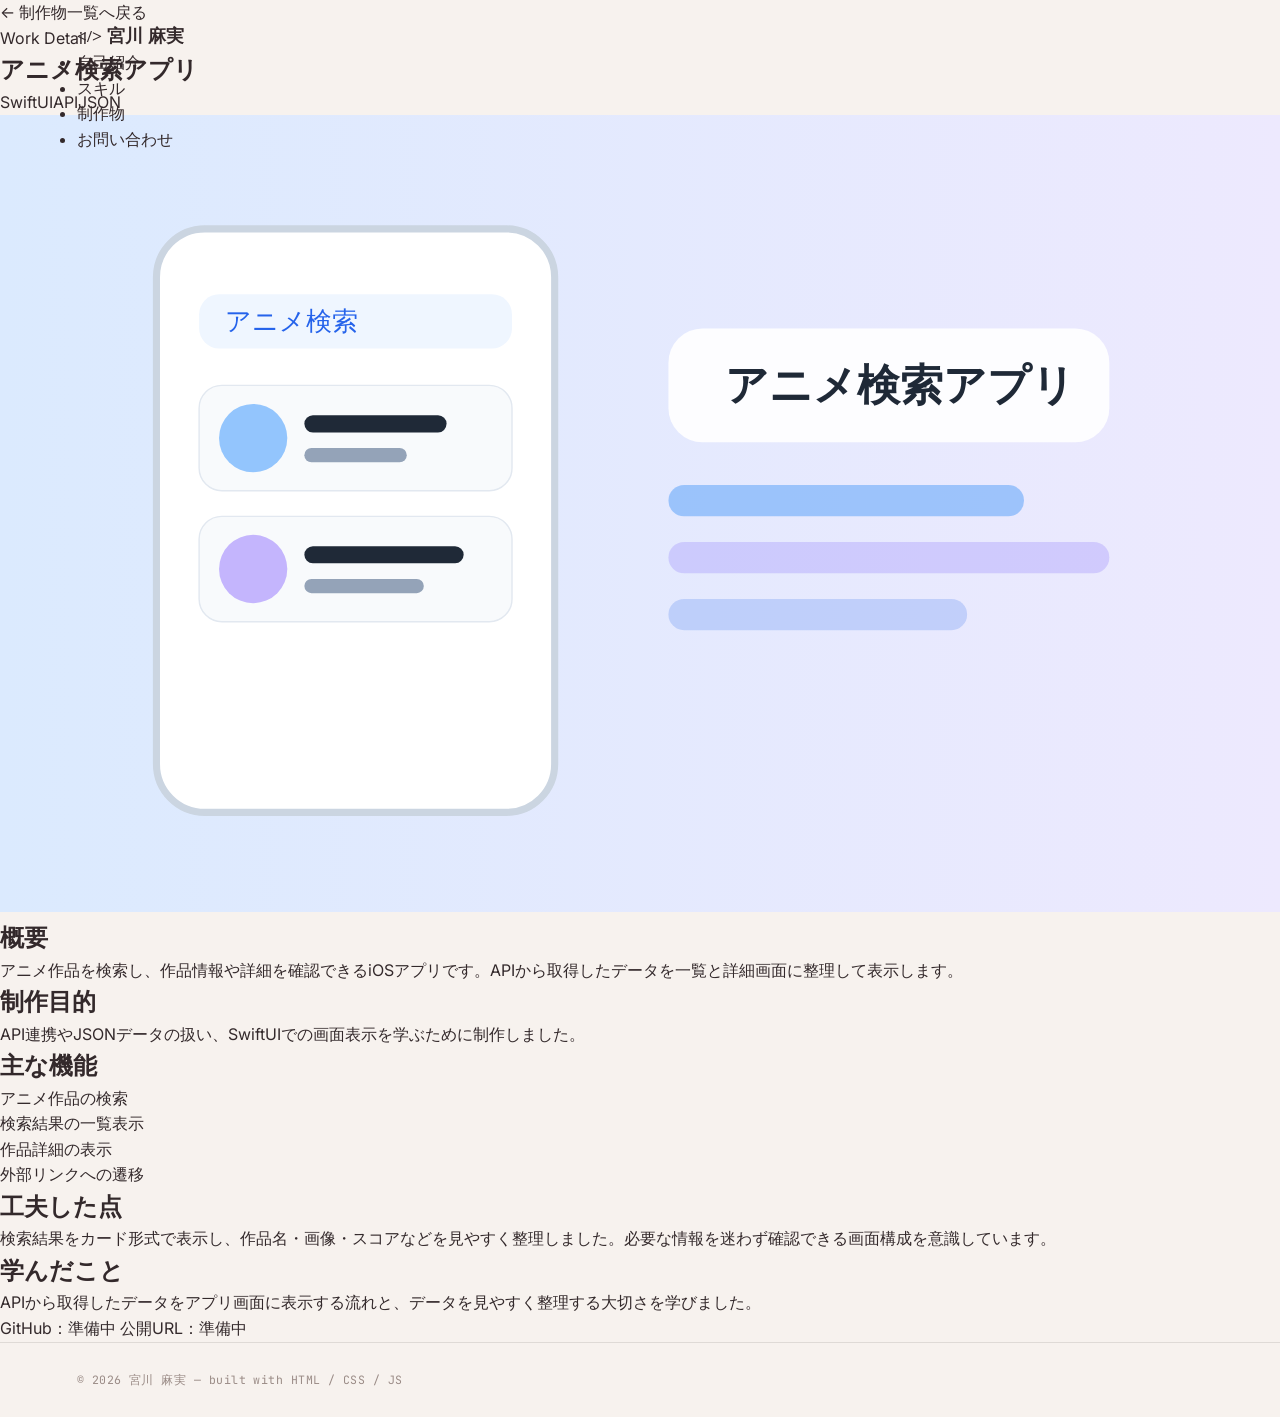
==== works/anime.html @ 78cfbac8 "Initial commit" ====
<!DOCTYPE html>
<html lang="ja">
  <head>
    <meta charset="UTF-8" />
    <meta name="viewport" content="width=device-width, initial-scale=1.0" />
    <title>制作物詳細 | 宮川 麻実 ポートフォリオ</title>
    <link rel="preconnect" href="https://fonts.googleapis.com" />
    <link rel="preconnect" href="https://fonts.gstatic.com" crossorigin />
    <link
      href="https://fonts.googleapis.com/css2?family=Inter:wght@400;500;600;700;800&family=JetBrains+Mono:wght@400;500&family=Noto+Sans+JP:wght@400;500;700&display=swap"
      rel="stylesheet"
    />
    <link rel="stylesheet" href="../style.css" />
  </head>
  <body data-work="anime">
    <header class="site-header">
      <div class="container nav">
        <a class="brand" href="../index.html">
          <span class="brand__mark">&lt;/&gt;</span>
          <span>宮川 麻実</span>
        </a>
        <nav>
          <ul class="nav__links">
            <li><a href="../index.html#about">自己紹介</a></li>
            <li><a href="../index.html#skills">スキル</a></li>
            <li><a href="../index.html#works">制作物</a></li>
            <li><a href="../index.html#contact">お問い合わせ</a></li>
          </ul>
        </nav>
      </div>
    </header>

    <main>
      <section class="detail-hero">
        <div class="container">
          <a class="back-link" href="../index.html#works">← 制作物一覧へ戻る</a>
          <p class="eyebrow">Work Detail</p>
          <h1 class="detail-title" id="detailTitle"></h1>
          <div class="tags detail-tags" id="detailTags"></div>
          <div class="detail-media reveal">
            <img id="detailImage" src="" alt="" />
          </div>
        </div>
      </section>

      <section class="section section--alt">
        <div class="container detail-body">
          <section class="detail-block reveal">
            <h2>概要</h2>
            <p id="overview"></p>
          </section>
          <section class="detail-block reveal">
            <h2>制作目的</h2>
            <p id="purpose"></p>
          </section>
          <section class="detail-block reveal">
            <h2>主な機能</h2>
            <ul id="functions"></ul>
          </section>
          <section class="detail-block reveal">
            <h2>工夫した点</h2>
            <p id="point"></p>
          </section>
          <section class="detail-block reveal">
            <h2>学んだこと</h2>
            <p id="learned"></p>
          </section>
          <div class="detail-links reveal">
            <a class="btn btn--ghost is-disabled" aria-disabled="true" href="#">GitHub：準備中</a>
            <a class="btn btn--ghost is-disabled" aria-disabled="true" href="#">公開URL：準備中</a>
          </div>
        </div>
      </section>
    </main>

    <footer class="site-footer">
      <div class="container">
        <p class="mono">© 2026 宮川 麻実 — built with HTML / CSS / JS</p>
      </div>
    </footer>

    <script src="../js/detail.js"></script>
  </body>
</html>
---- style.css ----
/* =========================================================
   Mami Miyakawa — Soft / Feminine Editorial Portfolio
   Theme tokens
   ========================================================= */
:root {
  --bg: #f7f2ee;
  --bg-soft: #efe6df;
  --fg: #33292b;
  --fg-muted: #9a8b86;
  --line: rgba(51, 41, 43, 0.12);
  --accent: #c76b7a;
  --accent-soft: rgba(199, 107, 122, 0.16);

  --font-display: "Fraunces", "Times New Roman", serif;
  --font-sans: "Inter", system-ui, sans-serif;
  --font-mono: "JetBrains Mono", ui-monospace, monospace;

  --pad-x: clamp(20px, 6vw, 88px);
}

* {
  margin: 0;
  padding: 0;
  box-sizing: border-box;
}

html {
  scroll-behavior: smooth;
  background-color: var(--bg);
}

body {
  background-color: var(--bg);
  color: var(--fg);
  font-family: var(--font-sans);
  line-height: 1.6;
  -webkit-font-smoothing: antialiased;
  overflow-x: hidden;
}

a {
  color: inherit;
  text-decoration: none;
}

::selection {
  background-color: var(--accent-soft);
  color: var(--fg);
}

/* =========================================================
   Custom cursor (pointer devices only) — soft rose ring
   ========================================================= */
.cursor {
  position: fixed;
  top: 0;
  left: 0;
  width: 30px;
  height: 30px;
  border-radius: 50%;
  border: 1.5px solid var(--accent);
  background-color: transparent;
  pointer-events: none;
  z-index: 9999;
  transform: translate(-50%, -50%);
  transition: width 0.3s ease, height 0.3s ease, background-color 0.3s ease,
    border-color 0.3s ease;
  will-change: transform;
}
.cursor.is-hover {
  width: 56px;
  height: 56px;
  background-color: var(--accent-soft);
  border-color: transparent;
}
@media (hover: none), (pointer: coarse) {
  .cursor {
    display: none;
  }
}

/* =========================================================
   Header
   ========================================================= */
.site-header {
  position: fixed;
  top: 0;
  left: 0;
  right: 0;
  z-index: 100;
  display: flex;
  align-items: center;
  justify-content: space-between;
  gap: 24px;
  padding: 22px var(--pad-x);
  transition: transform 0.4s ease, background-color 0.4s ease;
}
.site-header.is-hidden {
  transform: translateY(-100%);
}

.brand {
  font-family: var(--font-display);
  font-weight: 600;
  font-size: 1.1rem;
  letter-spacing: 0.01em;
  color: var(--fg);
}
.brand__reg {
  color: var(--accent);
  padding-left: 2px;
}

.topnav {
  display: flex;
  gap: 30px;
  font-size: 0.9rem;
  letter-spacing: 0.01em;
  color: var(--fg);
}
.topnav a {
  position: relative;
  padding: 4px 0;
  transition: color 0.2s;
}
.topnav a::after {
  content: "";
  position: absolute;
  left: 0;
  bottom: 0;
  width: 0;
  height: 1px;
  background-color: var(--accent);
  transition: width 0.3s ease;
}
.topnav a:hover {
  color: var(--accent);
}
.topnav a:hover::after {
  width: 100%;
}

.header-cta {
  font-size: 0.85rem;
  letter-spacing: 0.01em;
  border: 1px solid var(--line);
  border-radius: 999px;
  padding: 9px 18px;
  color: var(--fg);
  transition: background-color 0.3s, color 0.3s, border-color 0.3s;
}
.header-cta:hover {
  background-color: var(--accent);
  border-color: var(--accent);
  color: #fff;
}

/* =========================================================
   Hero
   ========================================================= */
.hero {
  min-height: 100svh;
  padding: 140px var(--pad-x) 48px;
  display: flex;
  flex-direction: column;
  justify-content: space-between;
}

.hero__meta {
  display: flex;
  justify-content: space-between;
  align-items: center;
  flex-wrap: wrap;
  gap: 12px;
  font-family: var(--font-mono);
  font-size: 0.74rem;
  letter-spacing: 0.04em;
  color: var(--fg-muted);
}

.tag {
  display: inline-flex;
  align-items: center;
  gap: 9px;
  color: var(--fg);
}
.tag__dot {
  width: 8px;
  height: 8px;
  border-radius: 50%;
  background-color: var(--accent);
  box-shadow: 0 0 0 4px var(--accent-soft);
  animation: pulse 2s ease-in-out infinite;
}
@keyframes pulse {
  0%, 100% { opacity: 1; transform: scale(1); }
  50% { opacity: 0.5; transform: scale(0.7); }
}

.hero__title {
  font-family: var(--font-display);
  font-weight: 400;
  line-height: 0.94;
  letter-spacing: -0.02em;
  font-size: clamp(2.8rem, 13vw, 12rem);
  margin: auto 0;
  padding: 4vh 0;
}
.hero__title .line {
  display: block;
  overflow: hidden;
}
.line--accent {
  color: var(--accent);
  font-style: italic;
  font-weight: 300;
  display: flex;
  align-items: baseline;
  gap: 0.3em;
  flex-wrap: wrap;
}
.hero__index {
  font-family: var(--font-mono);
  font-size: clamp(0.9rem, 2vw, 1.5rem);
  font-weight: 400;
  font-style: normal;
  letter-spacing: 0;
  color: var(--fg-muted);
  align-self: flex-start;
}

/* rising word reveal */
.word {
  display: inline-block;
  transform: translateY(110%);
  transition: transform 1s cubic-bezier(0.16, 1, 0.3, 1);
}
[data-reveal].is-in .word,
.word.is-in {
  transform: translateY(0);
}

.hero__foot {
  display: flex;
  justify-content: space-between;
  align-items: flex-end;
  flex-wrap: wrap;
  gap: 24px 40px;
}
.hero__jp {
  max-width: 40ch;
  font-size: clamp(0.9rem, 1.3vw, 1.05rem);
  line-height: 1.9;
  color: var(--fg-muted);
}

/* コードスニペット風カード（IT / プログラマー感） */
.codecard {
  flex: 1 1 340px;
  max-width: 440px;
  border: 1px solid var(--line);
  border-radius: 14px;
  background-color: rgba(255, 255, 255, 0.55);
  box-shadow: 0 18px 40px -28px rgba(51, 41, 43, 0.5);
  overflow: hidden;
  backdrop-filter: blur(4px);
}
.codecard__bar {
  display: flex;
  align-items: center;
  gap: 7px;
  padding: 10px 14px;
  border-bottom: 1px solid var(--line);
  background-color: rgba(239, 230, 223, 0.6);
}
.codecard__dot {
  width: 9px;
  height: 9px;
  border-radius: 50%;
  background-color: var(--fg-muted);
  opacity: 0.5;
}
.codecard__dot:first-child {
  background-color: var(--accent);
  opacity: 0.8;
}
.codecard__file {
  margin-left: auto;
  font-family: var(--font-mono);
  font-size: 0.68rem;
  letter-spacing: 0.04em;
  color: var(--fg-muted);
}
.codecard__code {
  margin: 0;
  padding: 18px 24px;
  font-family: var(--font-mono);
  font-size: 0.78rem;
  line-height: 1.85;
  color: var(--fg);
  white-space: pre;
  overflow-x: auto;
}
.codecard__code .ln {
  display: block;
}
.c-key { color: var(--accent); }
.c-var { color: var(--fg); font-weight: 500; }
.c-str { color: #7a9a86; }
.c-bool { color: #b1826b; }
.caret {
  display: inline-block;
  width: 7px;
  height: 1em;
  margin-left: 1px;
  vertical-align: text-bottom;
  background-color: var(--accent);
  animation: caret-blink 1.1s steps(1) infinite;
}
@keyframes caret-blink {
  0%, 50% { opacity: 1; }
  50.01%, 100% { opacity: 0; }
}
@media (prefers-reduced-motion: reduce) {
  .caret { animation: none; }
}
.scroll-hint {
  font-family: var(--font-mono);
  font-size: 0.74rem;
  letter-spacing: 0.08em;
  display: inline-flex;
  align-items: center;
  gap: 8px;
  color: var(--fg);
}
.scroll-hint span {
  animation: bob 1.8s ease-in-out infinite;
}
@keyframes bob {
  0%, 100% { transform: translateY(0); }
  50% { transform: translateY(4px); }
}

/* generic reveal */
[data-reveal] {
  opacity: 0;
  transform: translateY(26px);
  transition: opacity 0.9s ease, transform 0.9s cubic-bezier(0.16, 1, 0.3, 1);
}
[data-reveal].is-in {
  opacity: 1;
  transform: translateY(0);
}

/* =========================================================
   Marquee
   ========================================================= */
.marquee {
  border-top: 1px solid var(--line);
  border-bottom: 1px solid var(--line);
  overflow: hidden;
  padding: 24px 0;
  background-color: var(--bg-soft);
}
.marquee__track {
  display: flex;
  align-items: center;
  gap: 40px;
  width: max-content;
  animation: scroll-x 36s linear infinite;
  font-family: var(--font-display);
  font-weight: 400;
  font-style: italic;
  font-size: clamp(1.4rem, 3.5vw, 2.6rem);
  letter-spacing: 0;
  white-space: nowrap;
  color: var(--fg);
}
.marquee__track .star {
  color: var(--accent);
  font-style: normal;
}
@keyframes scroll-x {
  to {
    transform: translateX(-50%);
  }
}

/* =========================================================
   Section shared
   ========================================================= */
.section-label {
  display: inline-block;
  font-family: var(--font-mono);
  font-size: 0.74rem;
  letter-spacing: 0.1em;
  color: var(--accent);
  margin-bottom: 40px;
}

/* =========================================================
   About
   ========================================================= */
.about {
  padding: clamp(72px, 12vw, 160px) var(--pad-x);
  border-bottom: 1px solid var(--line);
}
.about__grid {
  display: grid;
  grid-template-columns: 1.3fr 1fr;
  gap: clamp(32px, 6vw, 96px);
  align-items: start;
}
.about__lead {
  font-family: var(--font-display);
  font-size: clamp(1.7rem, 3.6vw, 3.4rem);
  font-weight: 400;
  line-height: 1.2;
  letter-spacing: -0.01em;
}
.about__lead em {
  font-style: italic;
  color: var(--accent);
}
.about__lead .nowrap {
  white-space: nowrap;
}
.about__body p {
  color: var(--fg-muted);
  line-height: 1.9;
  margin-bottom: 32px;
}
.about__facts {
  list-style: none;
  border-top: 1px solid var(--line);
}
.about__facts li {
  display: flex;
  justify-content: space-between;
  gap: 16px;
  padding: 16px 0;
  border-bottom: 1px solid var(--line);
  font-size: 0.98rem;
  font-weight: 500;
}
.about__facts li span {
  font-family: var(--font-mono);
  font-size: 0.72rem;
  letter-spacing: 0.06em;
  color: var(--fg-muted);
  font-weight: 400;
}

/* =========================================================
   Work
   ========================================================= */
.work {
  position: relative;
  padding: clamp(72px, 12vw, 160px) var(--pad-x);
  border-bottom: 1px solid var(--line);
}
.work__head {
  display: block;
}
.work__count {
  font-family: var(--font-mono);
  font-size: 0.74rem;
  letter-spacing: 0.08em;
  color: var(--fg-muted);
}

/* パネル型（作品が増えても高さが伸びにくい） */
.workpanel {
  margin-top: clamp(32px, 5vw, 56px);
  display: grid;
  grid-template-columns: 0.85fr 1.15fr;
  gap: clamp(20px, 3vw, 40px);
  align-items: stretch;
}

/* 左：タブリスト */
.workpanel__list {
  display: flex;
  flex-direction: column;
  gap: 12px;
}
.worktab {
  display: grid;
  grid-template-columns: auto 1fr auto;
  align-items: center;
  gap: 14px;
  width: 100%;
  text-align: left;
  padding: 20px 22px;
  border: 1px solid var(--line);
  border-radius: 14px;
  background-color: transparent;
  color: var(--fg);
  cursor: pointer;
  transition: background-color 0.3s, border-color 0.3s, transform 0.3s;
}
.worktab:hover,
.worktab:focus-visible {
  transform: translateX(4px);
  border-color: var(--accent);
  outline: none;
}
.worktab.is-active {
  background-color: var(--surface);
  border-color: var(--accent);
}
.worktab__no {
  font-family: var(--font-mono);
  font-size: 0.74rem;
  color: var(--accent);
}
.worktab__main {
  display: flex;
  flex-direction: column;
  gap: 3px;
  min-width: 0;
}
.worktab__name {
  font-family: var(--font-display);
  font-size: clamp(1.05rem, 1.7vw, 1.35rem);
  font-weight: 400;
  letter-spacing: -0.01em;
}
.worktab.is-active .worktab__name {
  color: var(--accent);
}
.worktab__cat {
  font-family: var(--font-mono);
  font-size: 0.68rem;
  letter-spacing: 0.03em;
  color: var(--fg-muted);
}
.worktab__arrow {
  font-size: 1.05rem;
  color: var(--fg-muted);
  opacity: 0;
  transform: translate(-4px, 4px);
  transition: opacity 0.3s, transform 0.3s, color 0.3s;
}
.worktab:hover .worktab__arrow,
.worktab:focus-visible .worktab__arrow,
.worktab.is-active .worktab__arrow {
  opacity: 1;
  transform: translate(0, 0);
  color: var(--accent);
}

/* 右：ビューパネル（クリックで詳細ページへ） */
.workpanel__view {
  display: flex;
  flex-direction: column;
  border: 1px solid var(--line);
  border-radius: 18px;
  overflow: hidden;
  background-color: var(--surface);
  color: var(--fg);
  box-shadow: 0 30px 70px -44px rgba(51, 41, 43, 0.5);
  transition: transform 0.4s cubic-bezier(0.16, 1, 0.3, 1),
    box-shadow 0.4s ease, border-color 0.3s;
}
.workpanel__view:hover,
.workpanel__view:focus-visible {
  transform: translateY(-4px);
  border-color: var(--accent);
  box-shadow: 0 40px 80px -40px rgba(51, 41, 43, 0.55);
  outline: none;
}
.workview__media {
  display: block;
  position: relative;
  aspect-ratio: 16 / 10;
  overflow: hidden;
  background-color: var(--surface);
}
.workview__badge {
  position: absolute;
  top: 14px;
  left: 14px;
  z-index: 2;
  font-family: var(--font-mono);
  font-size: 0.64rem;
  letter-spacing: 0.1em;
  text-transform: uppercase;
  color: var(--fg);
  background-color: rgba(255, 255, 255, 0.82);
  border: 1px solid var(--line);
  border-radius: 999px;
  padding: 5px 12px;
  backdrop-filter: blur(4px);
}
.workview__img {
  width: 100%;
  height: 100%;
  object-fit: cover;
  display: block;
  transition: transform 0.7s cubic-bezier(0.16, 1, 0.3, 1), opacity 0.35s ease;
}
.workview__media:hover .workview__img {
  transform: scale(1.04);
}
.workview__img.is-fading {
  opacity: 0;
}
.workview__body {
  padding: clamp(22px, 3vw, 34px);
}
.workview__title {
  font-family: var(--font-display);
  font-size: clamp(1.5rem, 3vw, 2.2rem);
  font-weight: 400;
  letter-spacing: -0.01em;
  margin: 0 0 14px;
}
.workview__desc {
  max-width: 52ch;
  font-size: clamp(0.9rem, 1.2vw, 1rem);
  line-height: 1.9;
  color: var(--fg-muted);
  margin-bottom: 20px;
}
.workview__tags {
  list-style: none;
  display: flex;
  flex-wrap: wrap;
  gap: 10px;
  margin-bottom: 24px;
}
.workview__tags li {
  font-family: var(--font-mono);
  font-size: 0.72rem;
  letter-spacing: 0.02em;
  color: var(--fg-muted);
  border: 1px solid var(--line);
  border-radius: 999px;
  padding: 6px 14px;
}
.workview__cta {
  display: inline-flex;
  align-items: center;
  gap: 8px;
  font-family: var(--font-mono);
  font-size: 0.8rem;
  letter-spacing: 0.04em;
  color: var(--accent);
}
.workview__cta span {
  transition: transform 0.3s ease;
}
.workpanel__view:hover .workview__cta span,
.workpanel__view:focus-visible .workview__cta span {
  transform: translateX(5px);
}

/* =========================================================
   Connect
   ========================================================= */
.connect {
  padding: clamp(80px, 14vw, 200px) var(--pad-x);
}
.connect__title {
  font-family: var(--font-display);
  font-size: clamp(2rem, 6vw, 4.8rem);
  font-weight: 400;
  line-height: 1.18;
  letter-spacing: -0.01em;
  margin: 8px 0 48px;
}
.connect__title .accent {
  color: var(--accent);
  font-style: italic;
  font-weight: 300;
}
.connect__links {
  display: flex;
  justify-content: space-between;
  align-items: center;
  flex-wrap: wrap;
  gap: 24px;
  border-top: 1px solid var(--line);
  padding-top: 32px;
}
.connect__mail {
  font-family: var(--font-display);
  font-size: clamp(1.3rem, 3vw, 2.1rem);
  font-weight: 400;
  border-bottom: 2px solid transparent;
  transition: border-color 0.25s, color 0.25s;
}
.connect__mail:hover {
  color: var(--accent);
  border-color: var(--accent);
}
.connect__socials {
  display: flex;
  gap: 28px;
  font-family: var(--font-mono);
  font-size: 0.8rem;
  letter-spacing: 0.04em;
}
.connect__socials a {
  transition: color 0.25s;
}
.connect__socials a:hover {
  color: var(--accent);
}

/* =========================================================
   Footer
   ========================================================= */
.site-footer {
  display: flex;
  justify-content: space-between;
  align-items: center;
  flex-wrap: wrap;
  gap: 16px;
  padding: 28px var(--pad-x);
  border-top: 1px solid var(--line);
  font-family: var(--font-mono);
  font-size: 0.72rem;
  letter-spacing: 0.04em;
  color: var(--fg-muted);
}
.site-footer a:hover {
  color: var(--accent);
}

/* =========================================================
   Responsive
   ========================================================= */
@media (max-width: 860px) {
  .about__grid {
    grid-template-columns: 1fr;
  }
  .topnav {
    display: none;
  }
  .workpanel {
    grid-template-columns: 1fr;
  }
  .workpanel__view {
    order: -1;
  }
}

@media (max-width: 620px) {
  .header-cta {
    display: none;
  }
  .hero__meta {
    flex-direction: column;
    align-items: flex-start;
    gap: 6px;
    font-size: 0.66rem;
  }
}

@media (prefers-reduced-motion: reduce) {
  * {
    animation: none !important;
    transition-duration: 0.01ms !important;
  }
  .word {
    transform: none;
  }
  [data-reveal] {
    opacity: 1;
    transform: none;
  }
}
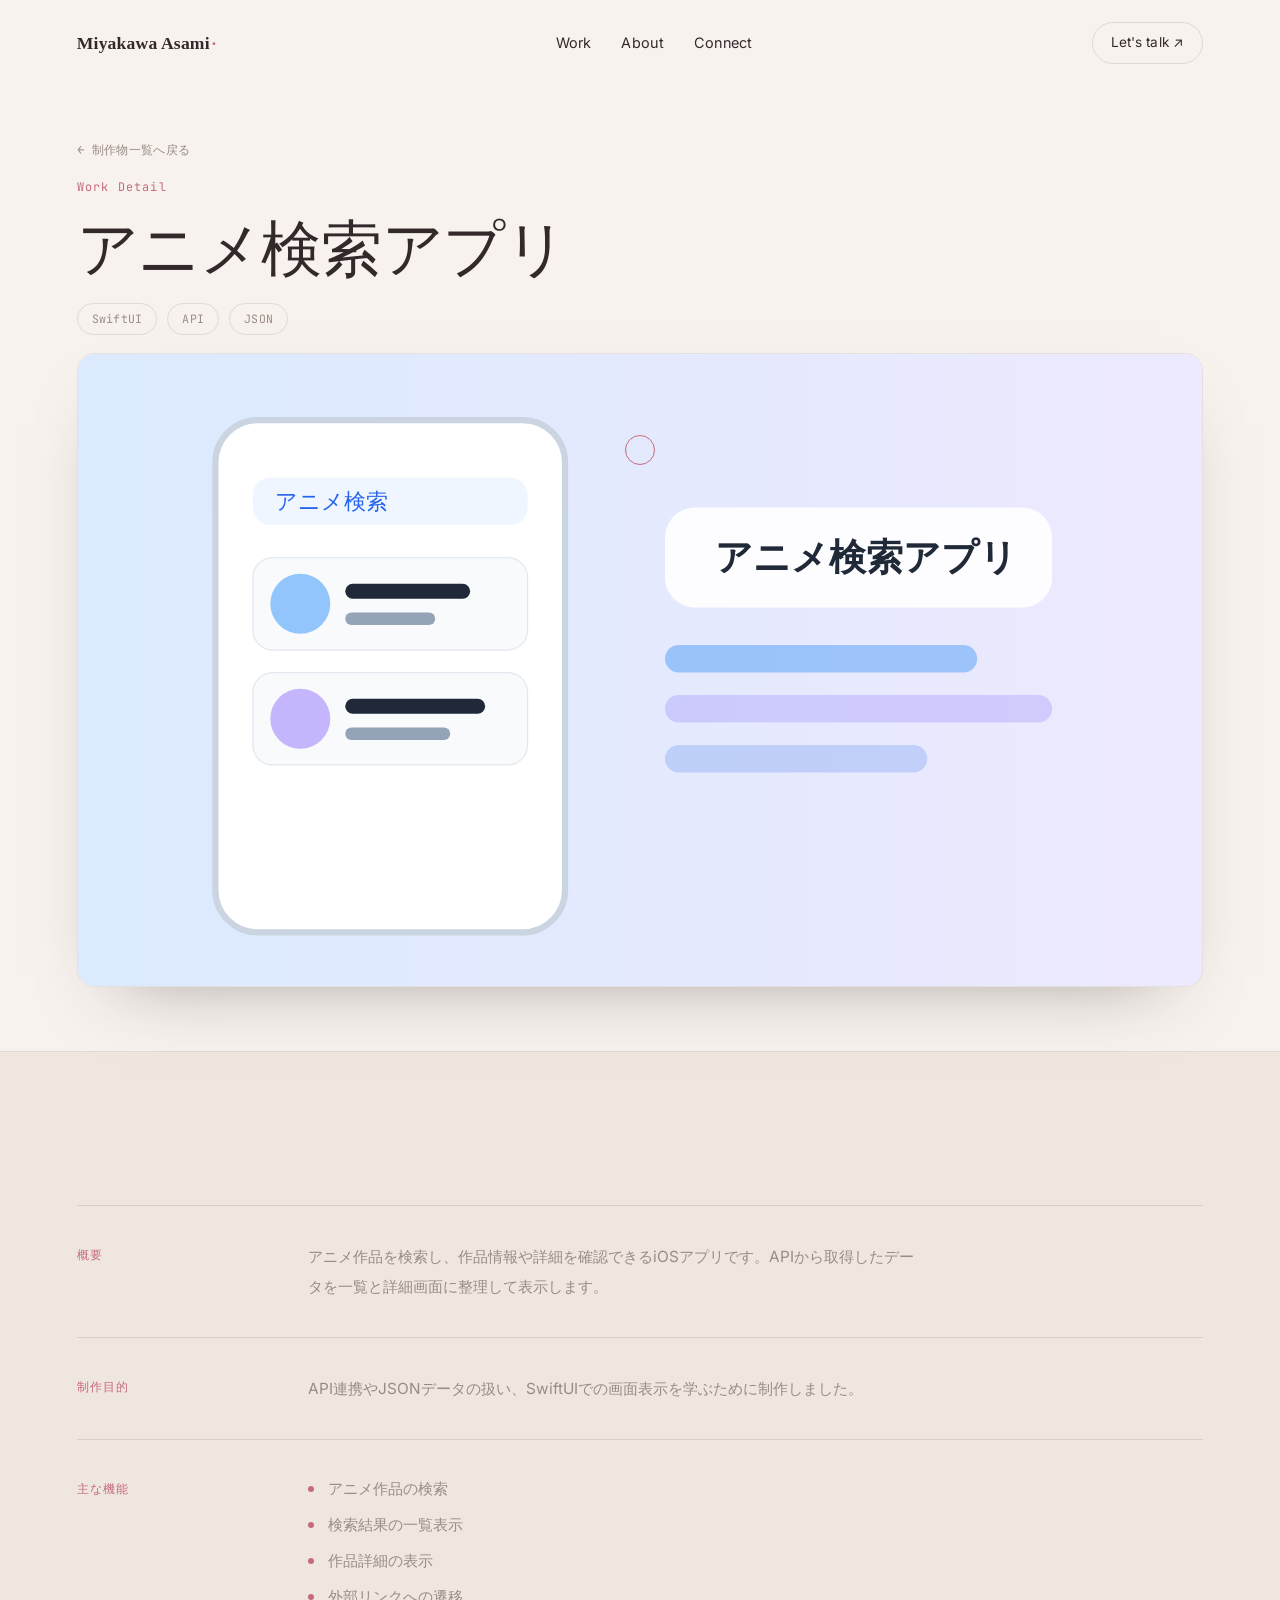
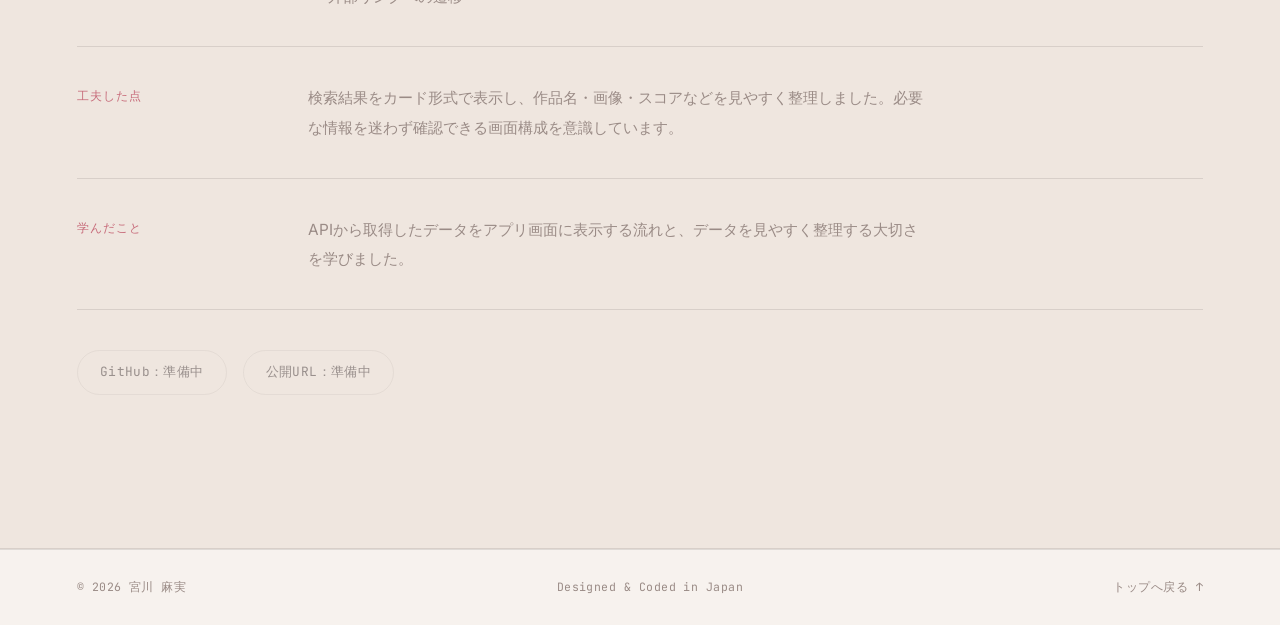
==== commit 8d1beec8: "デザインの修正と制作物量会ページの修正" ====
--- a/works/anime.html
+++ b/works/anime.html
@@ -13,28 +13,27 @@
     <link rel="stylesheet" href="../style.css" />
   </head>
   <body data-work="anime">
+    <div class="cursor" aria-hidden="true"></div>
+
     <header class="site-header">
-      <div class="container nav">
-        <a class="brand" href="../index.html">
-          <span class="brand__mark">&lt;/&gt;</span>
-          <span>宮川 麻実</span>
-        </a>
-        <nav>
-          <ul class="nav__links">
-            <li><a href="../index.html#about">自己紹介</a></li>
-            <li><a href="../index.html#skills">スキル</a></li>
-            <li><a href="../index.html#works">制作物</a></li>
-            <li><a href="../index.html#contact">お問い合わせ</a></li>
-          </ul>
-        </nav>
-      </div>
+      <a class="brand" href="../index.html#top">
+        Miyakawa Asami<span class="brand__reg">·</span>
+      </a>
+      <nav class="topnav" aria-label="Primary">
+        <a href="../index.html#work">Work</a>
+        <a href="../index.html#about">About</a>
+        <a href="../index.html#connect">Connect</a>
+      </nav>
+      <a class="header-cta" href="../index.html#connect">
+        Let&apos;s talk <span aria-hidden="true">↗</span>
+      </a>
     </header>
 
     <main>
       <section class="detail-hero">
         <div class="container">
-          <a class="back-link" href="../index.html#works">← 制作物一覧へ戻る</a>
-          <p class="eyebrow">Work Detail</p>
+          <a class="back-link" href="../index.html#work">← 制作物一覧へ戻る</a>
+          <span class="eyebrow">Work Detail</span>
           <h1 class="detail-title" id="detailTitle"></h1>
           <div class="tags detail-tags" id="detailTags"></div>
           <div class="detail-media reveal">
@@ -74,11 +73,12 @@
     </main>
 
     <footer class="site-footer">
-      <div class="container">
-        <p class="mono">© 2026 宮川 麻実 — built with HTML / CSS / JS</p>
-      </div>
+      <span>© 2026 宮川 麻実</span>
+      <span>Designed &amp; Coded in Japan</span>
+      <a href="../index.html#top">トップへ戻る <span aria-hidden="true">↑</span></a>
     </footer>
 
+    <script src="../js/app.js"></script>
     <script src="../js/detail.js"></script>
   </body>
 </html>
--- a/style.css
+++ b/style.css
@@ -16,6 +16,8 @@
   --font-mono: "JetBrains Mono", ui-monospace, monospace;
 
   --pad-x: clamp(20px, 6vw, 88px);
+
+  --surface: rgba(255, 255, 255, 0.55);
 }
 
 * {
@@ -197,14 +199,21 @@
   50% { opacity: 0.5; transform: scale(0.7); }
 }
 
+.hero__content {
+  flex: 1;
+  display: flex;
+  flex-direction: column;
+  justify-content: center;
+  gap: clamp(32px, 5vw, 64px);
+  padding: clamp(36px, 7vh, 80px) 0 20px;
+}
+
 .hero__title {
   font-family: var(--font-display);
   font-weight: 400;
   line-height: 0.94;
   letter-spacing: -0.02em;
-  font-size: clamp(2.8rem, 13vw, 12rem);
-  margin: auto 0;
-  padding: 4vh 0;
+  font-size: clamp(2.6rem, 10vw, 8rem);
 }
 .hero__title .line {
   display: block;
@@ -227,6 +236,51 @@
   letter-spacing: 0;
   color: var(--fg-muted);
   align-self: flex-start;
+}
+.hero__identity {
+  display: flex;
+  flex-direction: column;
+  align-items: flex-start;
+  min-width: 0;
+}
+
+.hero__github {
+  display: inline-flex;
+  align-items: center;
+  gap: 8px;
+  margin-top: 24px;
+  padding-bottom: 5px;
+
+  font-family: var(--font-mono);
+  font-size: 0.76rem;
+  letter-spacing: 0.04em;
+  color: var(--fg-muted);
+
+  border-bottom: 1px solid var(--line);
+  transition:
+    color 0.25s ease,
+    border-color 0.25s ease,
+    transform 0.25s ease;
+}
+
+.hero__github:hover,
+.hero__github:focus-visible {
+  color: var(--accent);
+  border-color: var(--accent);
+  transform: translateX(4px);
+  outline: none;
+}
+
+.hero__github-icon {
+  display: inline-flex;
+  width: 17px;
+  height: 17px;
+}
+
+.hero__github-icon svg {
+  display: block;
+  width: 100%;
+  height: 100%;
 }
 
 /* rising word reveal */
@@ -240,12 +294,21 @@
   transform: translateY(0);
 }
 
-.hero__foot {
+.hero__main {
+  display: grid;
+  grid-template-columns: minmax(0, auto) minmax(280px, 520px);
+  justify-content: start;
+  align-items: center;
+  gap: clamp(28px, 7vw, 130px);
+}
+
+.hero__message {
   display: flex;
   justify-content: space-between;
   align-items: flex-end;
-  flex-wrap: wrap;
-  gap: 24px 40px;
+  gap: 32px;
+  padding-left: clamp(0px, 1vw, 12px);
+  margin-top: -60px;
 }
 .hero__jp {
   max-width: 40ch;
@@ -256,8 +319,9 @@
 
 /* コードスニペット風カード（IT / プログラマー感） */
 .codecard {
-  flex: 1 1 340px;
-  max-width: 440px;
+  width: 100%;
+  max-width: 520px;
+  justify-self: start;
   border: 1px solid var(--line);
   border-radius: 14px;
   background-color: rgba(255, 255, 255, 0.55);
@@ -269,7 +333,7 @@
   display: flex;
   align-items: center;
   gap: 7px;
-  padding: 10px 14px;
+  padding: 8px 14px;
   border-bottom: 1px solid var(--line);
   background-color: rgba(239, 230, 223, 0.6);
 }
@@ -293,10 +357,10 @@
 }
 .codecard__code {
   margin: 0;
-  padding: 18px 24px;
+  padding: 14px 22px;
   font-family: var(--font-mono);
   font-size: 0.78rem;
-  line-height: 1.85;
+  line-height: 1.5;
   color: var(--fg);
   white-space: pre;
   overflow-x: auto;
@@ -730,6 +794,178 @@
 }
 
 /* =========================================================
+   Work detail pages (works/*.html)
+   ========================================================= */
+.detail-hero {
+  padding: 140px var(--pad-x) 64px;
+  border-bottom: 1px solid var(--line);
+}
+.detail-hero .container {
+  display: flex;
+  flex-direction: column;
+  gap: 18px;
+}
+.back-link {
+  display: inline-flex;
+  align-items: center;
+  gap: 6px;
+  font-family: var(--font-mono);
+  font-size: 0.78rem;
+  letter-spacing: 0.03em;
+  color: var(--fg-muted);
+  transition: color 0.25s ease, transform 0.25s ease;
+}
+.back-link:hover,
+.back-link:focus-visible {
+  color: var(--accent);
+  transform: translateX(-4px);
+  outline: none;
+}
+.eyebrow {
+  display: inline-block;
+  font-family: var(--font-mono);
+  font-size: 0.74rem;
+  letter-spacing: 0.1em;
+  color: var(--accent);
+}
+.detail-title {
+  font-family: var(--font-display);
+  font-weight: 400;
+  font-size: clamp(2.1rem, 5vw, 3.8rem);
+  line-height: 1.15;
+  letter-spacing: -0.01em;
+}
+.detail-tags {
+  list-style: none;
+  display: flex;
+  flex-wrap: wrap;
+  gap: 10px;
+}
+.detail-tags .tag {
+  font-family: var(--font-mono);
+  font-size: 0.72rem;
+  letter-spacing: 0.02em;
+  color: var(--fg-muted);
+  border: 1px solid var(--line);
+  border-radius: 999px;
+  padding: 6px 14px;
+}
+.detail-media {
+  border: 1px solid var(--line);
+  border-radius: 18px;
+  overflow: hidden;
+  aspect-ratio: 16 / 9;
+  background-color: var(--surface);
+  box-shadow: 0 30px 70px -44px rgba(51, 41, 43, 0.5);
+}
+.detail-media img {
+  width: 100%;
+  height: 100%;
+  object-fit: cover;
+  display: block;
+}
+
+.section {
+  padding: clamp(72px, 12vw, 160px) var(--pad-x);
+}
+.section--alt {
+  background-color: var(--bg-soft);
+  border-bottom: 1px solid var(--line);
+}
+.detail-block {
+  display: grid;
+  grid-template-columns: 180px 1fr;
+  gap: clamp(20px, 4vw, 60px);
+  padding: 36px 0;
+  border-top: 1px solid var(--line);
+}
+.detail-body .detail-block:last-of-type {
+  border-bottom: 1px solid var(--line);
+}
+.detail-block h2 {
+  font-family: var(--font-mono);
+  font-size: 0.74rem;
+  letter-spacing: 0.08em;
+  text-transform: uppercase;
+  color: var(--accent);
+  font-weight: 500;
+  padding-top: 4px;
+}
+.detail-block p {
+  max-width: 62ch;
+  color: var(--fg-muted);
+  line-height: 1.9;
+  font-size: clamp(0.92rem, 1.2vw, 1rem);
+}
+.detail-block ul {
+  list-style: none;
+  display: flex;
+  flex-direction: column;
+  gap: 10px;
+  max-width: 62ch;
+}
+.detail-block ul li {
+  position: relative;
+  padding-left: 20px;
+  color: var(--fg-muted);
+  line-height: 1.7;
+  font-size: clamp(0.92rem, 1.2vw, 1rem);
+}
+.detail-block ul li::before {
+  content: "";
+  position: absolute;
+  left: 0;
+  top: 0.65em;
+  width: 6px;
+  height: 6px;
+  border-radius: 50%;
+  background-color: var(--accent);
+}
+.detail-links {
+  display: flex;
+  flex-wrap: wrap;
+  gap: 16px;
+  padding-top: 40px;
+}
+.btn {
+  display: inline-flex;
+  align-items: center;
+  gap: 8px;
+  font-family: var(--font-mono);
+  font-size: 0.8rem;
+  letter-spacing: 0.03em;
+  border-radius: 999px;
+  padding: 11px 22px;
+  transition: background-color 0.3s, color 0.3s, border-color 0.3s;
+}
+.btn--ghost {
+  border: 1px solid var(--line);
+  color: var(--fg);
+}
+.btn--ghost:hover,
+.btn--ghost:focus-visible {
+  background-color: var(--accent);
+  border-color: var(--accent);
+  color: #fff;
+  outline: none;
+}
+.btn.is-disabled {
+  opacity: 0.45;
+  pointer-events: none;
+  cursor: not-allowed;
+}
+
+.reveal {
+  opacity: 0;
+  transform: translateY(24px);
+  transition: opacity 0.9s ease, transform 0.9s cubic-bezier(0.16, 1, 0.3, 1);
+}
+.reveal.is-visible {
+  opacity: 1;
+  transform: translateY(0);
+}
+
+/* =========================================================
    Responsive
    ========================================================= */
 @media (max-width: 860px) {
@@ -744,6 +980,20 @@
   }
   .workpanel__view {
     order: -1;
+  }
+  .hero__main {
+  grid-template-columns: 1fr;
+  }
+  .codecard {
+    justify-self: start;
+    max-width: 460px;
+  }
+  .hero__message {
+    align-items: flex-start;
+    margin-top: 0;
+  }
+  .hero__jp {
+    max-width: 52ch;
   }
 }
 
@@ -757,6 +1007,36 @@
     gap: 6px;
     font-size: 0.66rem;
   }
+  .hero {
+  padding-top: 110px;
+  }
+  .hero__content {
+    gap: 32px;
+    padding-top: 32px;
+  }
+  .hero__main {
+    gap: 28px;
+  }
+  .hero__message {
+    flex-direction: column;
+    align-items: flex-start;
+    gap: 20px;
+  }
+  .hero__title {
+    font-size: clamp(3rem, 16vw, 5rem);
+  }
+  .codecard__code {
+    padding: 16px;
+    font-size: 0.68rem;
+  }
+  .detail-hero {
+    padding-top: 110px;
+  }
+  .detail-block {
+    grid-template-columns: 1fr;
+    gap: 10px;
+    padding: 24px 0;
+  }
 }
 
 @media (prefers-reduced-motion: reduce) {
@@ -771,4 +1051,8 @@
     opacity: 1;
     transform: none;
   }
-}
+  .reveal {
+    opacity: 1;
+    transform: none;
+  }
+}
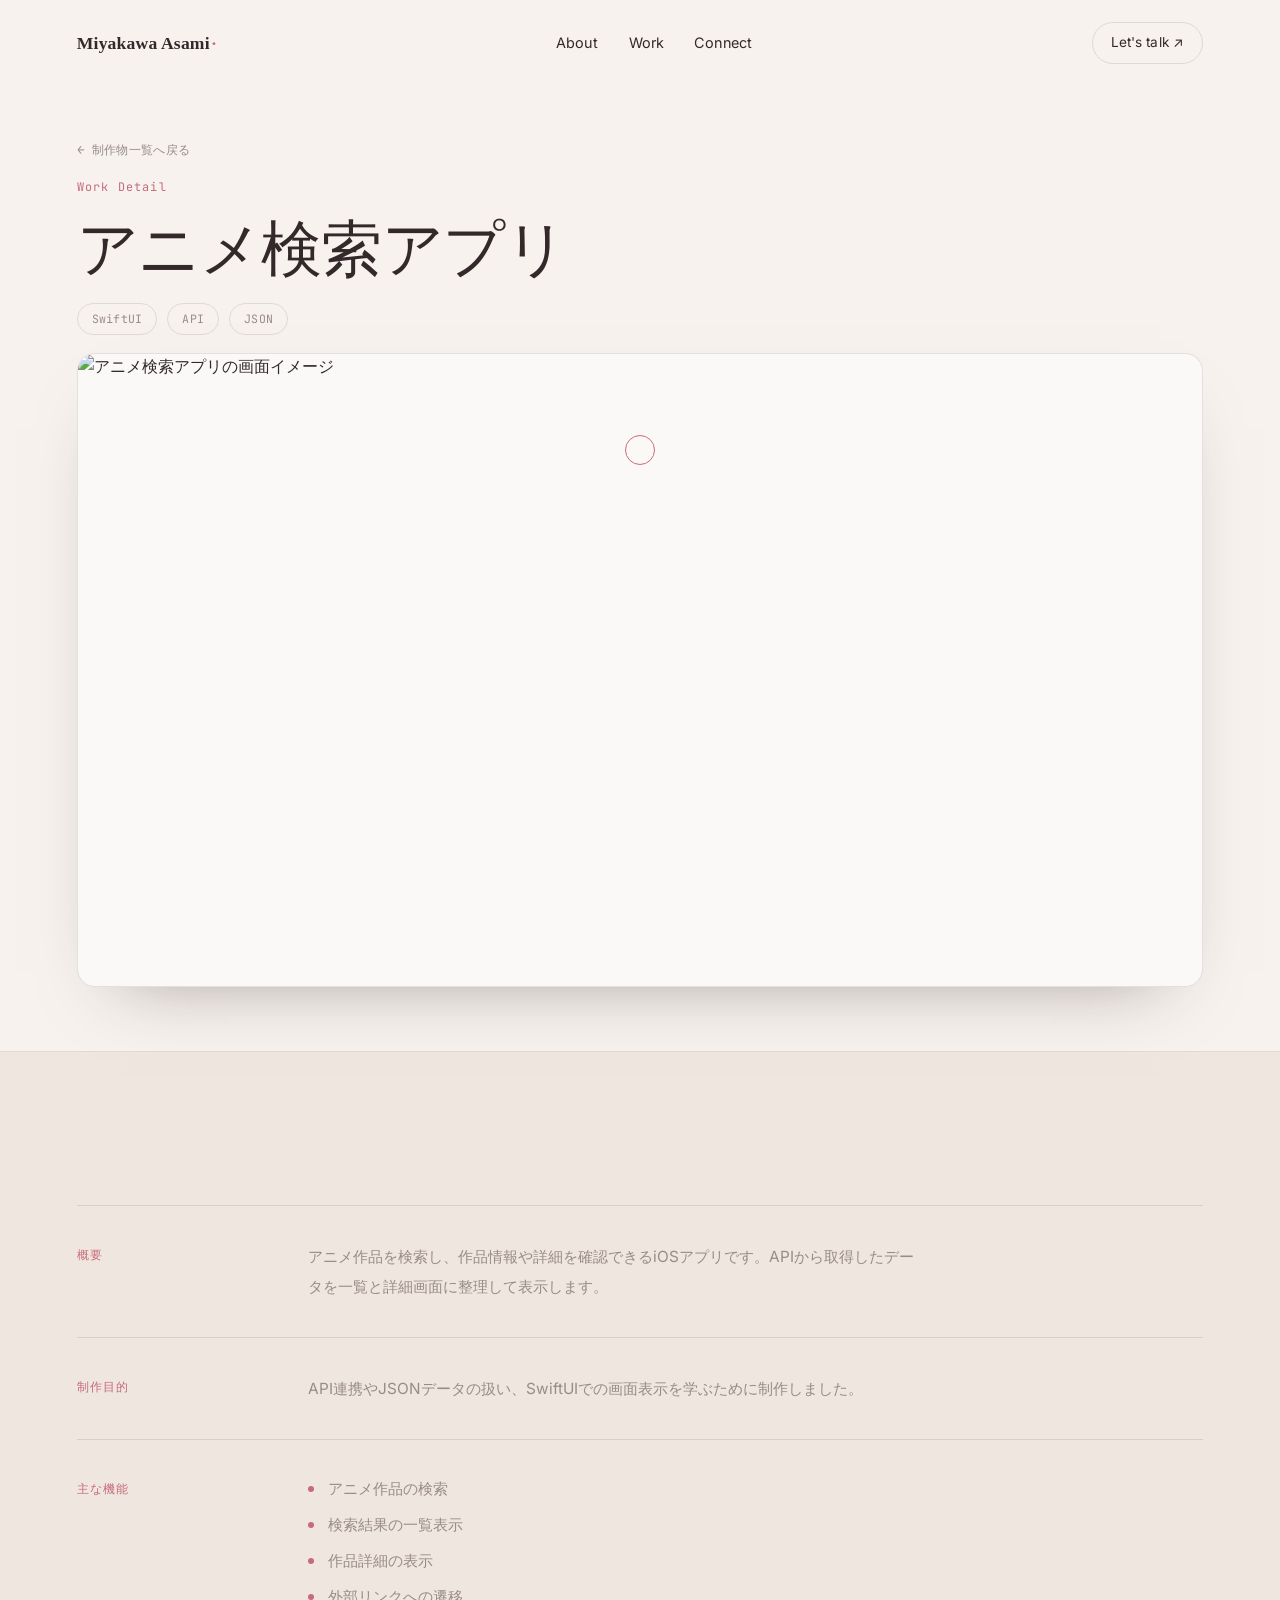
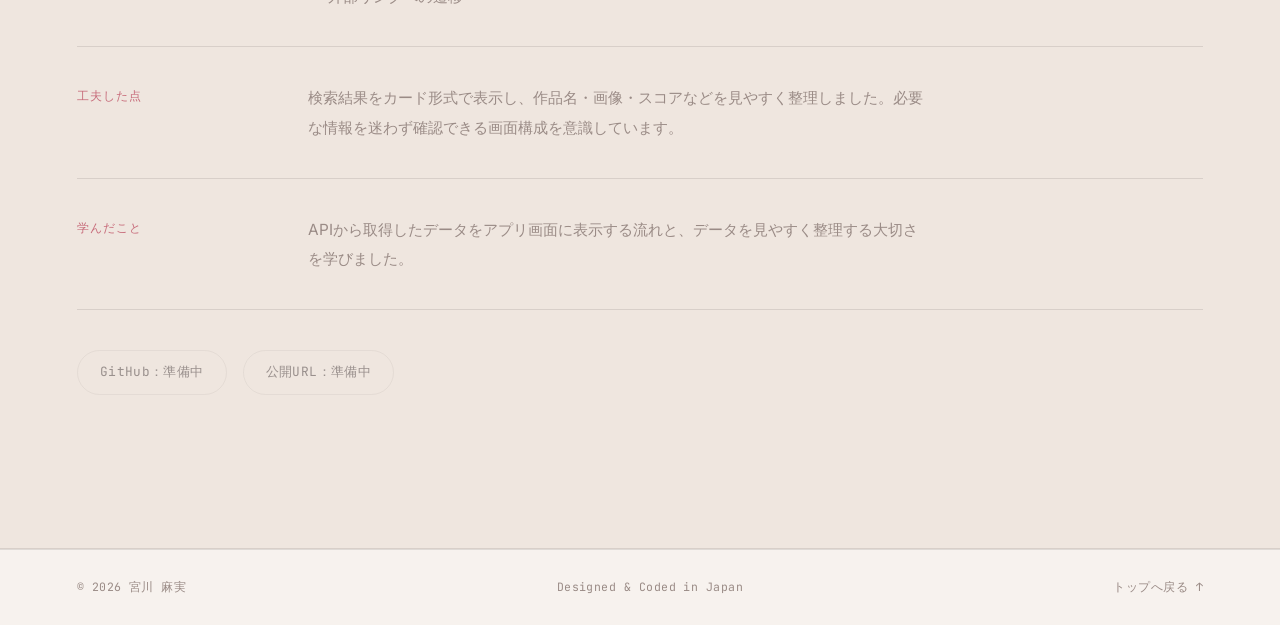
==== commit 9aa5ccb4: "バーの変更" ====
--- a/works/anime.html
+++ b/works/anime.html
@@ -20,8 +20,8 @@
         Miyakawa Asami<span class="brand__reg">·</span>
       </a>
       <nav class="topnav" aria-label="Primary">
+        <a href="../index.html#about">About</a>
         <a href="../index.html#work">Work</a>
-        <a href="../index.html#about">About</a>
         <a href="../index.html#connect">Connect</a>
       </nav>
       <a class="header-cta" href="../index.html#connect">
--- a/style.css
+++ b/style.css
@@ -206,6 +206,9 @@
   justify-content: center;
   gap: clamp(32px, 5vw, 64px);
   padding: clamp(36px, 7vh, 80px) 0 20px;
+  width: fit-content;
+  max-width: 100%;
+  margin-inline: auto;
 }
 
 .hero__title {
@@ -299,7 +302,7 @@
   grid-template-columns: minmax(0, auto) minmax(280px, 520px);
   justify-content: start;
   align-items: center;
-  gap: clamp(28px, 7vw, 130px);
+  gap: clamp(28px, 10vw, 180px);
 }
 
 .hero__message {
@@ -872,6 +875,9 @@
   background-color: var(--bg-soft);
   border-bottom: 1px solid var(--line);
 }
+.slides-section {
+  border-bottom: 1px solid var(--line);
+}
 .detail-block {
   display: grid;
   grid-template-columns: 180px 1fr;
@@ -921,6 +927,101 @@
   border-radius: 50%;
   background-color: var(--accent);
 }
+.detail-subpoint {
+  max-width: 62ch;
+}
+.detail-subpoint + .detail-subpoint {
+  margin-top: 24px;
+}
+.detail-subpoint h3 {
+  font-family: var(--font-sans);
+  font-size: clamp(0.95rem, 1.3vw, 1.05rem);
+  font-weight: 600;
+  color: var(--fg);
+  margin-bottom: 8px;
+}
+.detail-subpoint p {
+  margin: 0;
+}
+.process {
+  display: flex;
+  flex-direction: column;
+  gap: 24px;
+}
+.process__flow {
+  display: flex;
+  flex-wrap: wrap;
+  align-items: center;
+  gap: 8px;
+}
+.process__step {
+  font-family: var(--font-mono);
+  font-size: 0.76rem;
+  letter-spacing: 0.01em;
+  border: 1px solid var(--line);
+  border-radius: 999px;
+  padding: 8px 16px;
+  color: var(--fg);
+  background-color: var(--bg-soft);
+}
+.process__arrow {
+  color: var(--fg-muted);
+  flex-shrink: 0;
+}
+.process__compare {
+  display: grid;
+  grid-template-columns: repeat(2, minmax(140px, 220px));
+  gap: 20px;
+}
+.process__media {
+  aspect-ratio: 9 / 16;
+  border: 1px solid var(--line);
+  border-radius: 12px;
+  background-color: var(--bg-soft);
+  overflow: hidden;
+}
+.process__media--placeholder {
+  border-style: dashed;
+  display: flex;
+  align-items: center;
+  justify-content: center;
+  text-align: center;
+  padding: 10px;
+  font-family: var(--font-mono);
+  font-size: 0.68rem;
+  color: var(--fg-muted);
+  line-height: 1.4;
+}
+.process__media img {
+  display: block;
+  width: 100%;
+  height: 100%;
+  object-fit: cover;
+}
+a.process__media {
+  transition: border-color 0.25s, box-shadow 0.25s;
+}
+a.process__media:hover,
+a.process__media:focus-visible {
+  border-color: var(--accent);
+  box-shadow: 0 12px 28px -18px rgba(51, 41, 43, 0.5);
+  outline: none;
+}
+.process__compare-label {
+  text-align: center;
+  font-family: var(--font-mono);
+  font-size: 0.72rem;
+  color: var(--fg-muted);
+  margin-top: 8px;
+}
+.process__compare-label a {
+  transition: color 0.25s;
+}
+.process__compare-label a:hover,
+.process__compare-label a:focus-visible {
+  color: var(--accent);
+  outline: none;
+}
 .detail-links {
   display: flex;
   flex-wrap: wrap;
@@ -966,6 +1067,633 @@
 }
 
 /* =========================================================
+   Slide deck (works/robotics.html)
+   ========================================================= */
+.slidedeck {
+  position: relative;
+  max-width: 1040px;
+  margin-inline: auto;
+  border: 1px solid var(--line);
+  border-radius: 18px;
+  overflow: hidden;
+  background-color: #fff;
+  box-shadow: 0 30px 70px -44px rgba(51, 41, 43, 0.5);
+}
+.slidedeck__viewport {
+  aspect-ratio: 16 / 9;
+  overflow: hidden;
+}
+.slidedeck__track {
+  display: flex;
+  height: 100%;
+  transition: transform 0.5s cubic-bezier(0.16, 1, 0.3, 1);
+}
+.slidedeck__slide {
+  flex: 0 0 100%;
+  max-width: 100%;
+  height: 100%;
+  overflow-y: auto;
+  padding: clamp(20px, 4vw, 56px) clamp(48px, 5vw, 68px);
+  display: flex;
+  flex-direction: column;
+  justify-content: center;
+  gap: clamp(10px, 1.8vw, 20px);
+}
+.slidedeck__label {
+  font-family: var(--font-mono);
+  font-size: clamp(0.85rem, 1.8vw, 1.3rem);
+  letter-spacing: 0.06em;
+  color: var(--accent);
+}
+.slidedeck__title {
+  font-family: var(--font-display);
+  font-weight: 400;
+  font-size: clamp(1.4rem, 3.6vw, 3.4rem);
+  line-height: 1.25;
+  letter-spacing: -0.01em;
+  color: var(--fg);
+  word-break: keep-all;
+  overflow-wrap: normal;
+}
+.slidedeck__lead {
+  font-size: clamp(0.85rem, 1.6vw, 1.35rem);
+  color: var(--fg);
+  line-height: 1.6;
+}
+.slidedeck__grid {
+  display: grid;
+  grid-template-columns: repeat(2, 1fr);
+  align-items: center;
+  gap: clamp(12px, 2vw, 24px);
+}
+.slidedeck__col {
+  display: flex;
+  flex-direction: column;
+  gap: clamp(10px, 1.5vw, 16px);
+}
+.slidedeck__box {
+  border: 1px solid var(--line);
+  border-radius: 12px;
+  padding: clamp(14px, 2vw, 22px);
+}
+.slidedeck__box h3 {
+  font-family: var(--font-mono);
+  font-size: clamp(0.72rem, 1.2vw, 1.05rem);
+  letter-spacing: 0.04em;
+  color: var(--fg);
+  margin-bottom: 10px;
+}
+.slidedeck__box ul,
+.slidedeck__list {
+  list-style: none;
+  display: flex;
+  flex-direction: column;
+  gap: 6px;
+}
+.slidedeck__box li,
+.slidedeck__list li {
+  position: relative;
+  padding-left: 16px;
+  font-size: clamp(0.74rem, 1.1vw, 1.1rem);
+  color: var(--fg-muted);
+  line-height: 1.5;
+}
+.slidedeck__box li::before,
+.slidedeck__list li::before {
+  content: "";
+  position: absolute;
+  left: 0;
+  top: 0.55em;
+  width: 5px;
+  height: 5px;
+  border-radius: 50%;
+  background-color: var(--accent);
+}
+.slidedeck__list--summary {
+  gap: clamp(10px, 2vw, 20px);
+}
+.slidedeck__list--summary li {
+  font-size: clamp(0.85rem, 1.6vw, 1.4rem);
+  color: var(--fg);
+  padding-left: 20px;
+}
+.slidedeck__reason {
+  font-family: var(--font-mono);
+  font-size: clamp(0.68rem, 1vw, 0.95rem);
+  letter-spacing: 0.05em;
+  color: var(--fg-muted);
+  margin: 4px 0;
+}
+.slidedeck__photos {
+  display: flex;
+  flex-direction: row;
+  flex-wrap: wrap;
+  align-items: center;
+  justify-content: center;
+  gap: 10px;
+}
+.slidedeck__photo {
+  flex: 1;
+  min-height: 56px;
+  border: 1px dashed var(--line);
+  border-radius: 10px;
+  background-color: var(--bg-soft);
+  display: flex;
+  align-items: center;
+  justify-content: center;
+  text-align: center;
+  padding: 8px;
+  font-family: var(--font-mono);
+  font-size: 0.62rem;
+  letter-spacing: 0.02em;
+  color: var(--fg-muted);
+  line-height: 1.4;
+}
+.slidedeck__photo--filled {
+  flex: 0 0 auto;
+  width: auto;
+  height: clamp(90px, 24vh, 190px);
+  padding: 0;
+  border-style: solid;
+  background-color: transparent;
+  overflow: hidden;
+}
+.slidedeck__photo--filled img {
+  display: block;
+  width: 100%;
+  height: 100%;
+  object-fit: cover;
+}
+.slidedeck__photo--media {
+  padding: 0;
+  border-style: solid;
+  background-color: transparent;
+  overflow: hidden;
+}
+.slidedeck__photo--media img {
+  display: block;
+  width: 100%;
+  height: 100%;
+  object-fit: cover;
+}
+.slidedeck__cover {
+  position: relative;
+  overflow: hidden;
+  background-color: #fff;
+  padding: 0;
+}
+.slidedeck__cover-content {
+  position: relative;
+  z-index: 1;
+  max-width: 34%;
+  display: flex;
+  flex-direction: column;
+  gap: clamp(10px, 1.8vw, 20px);
+  padding: clamp(20px, 4vw, 56px) clamp(24px, 4vw, 48px);
+}
+.slidedeck__cover-media {
+  position: absolute;
+  top: 6%;
+  right: -15%;
+  width: 63%;
+  aspect-ratio: 1 / 1;
+  border-radius: 50%;
+  overflow: hidden;
+  box-shadow: 0 24px 60px -30px rgba(51, 41, 43, 0.45);
+}
+.slidedeck__cover-media img {
+  display: block;
+  width: 100%;
+  height: 100%;
+  object-fit: contain;
+}
+
+.slidedeck__arrow {
+  position: absolute;
+  top: 50%;
+  transform: translateY(-50%);
+  width: 36px;
+  height: 36px;
+  border-radius: 50%;
+  border: 1px solid var(--line);
+  background-color: rgba(255, 255, 255, 0.85);
+  color: var(--fg);
+  font-size: 1.2rem;
+  line-height: 1;
+  cursor: pointer;
+  display: flex;
+  align-items: center;
+  justify-content: center;
+  transition: background-color 0.25s, color 0.25s, border-color 0.25s;
+}
+.slidedeck__arrow:hover,
+.slidedeck__arrow:focus-visible {
+  background-color: var(--accent);
+  border-color: var(--accent);
+  color: #fff;
+  outline: none;
+}
+.slidedeck__arrow--prev {
+  left: 10px;
+}
+.slidedeck__arrow--next {
+  right: 10px;
+}
+.slidedeck__arrow:disabled {
+  opacity: 0.3;
+  cursor: default;
+  pointer-events: none;
+}
+
+.slidedeck__footer {
+  display: flex;
+  align-items: center;
+  justify-content: space-between;
+  gap: 16px;
+  padding: 14px 20px;
+  border-top: 1px solid var(--line);
+  background-color: var(--bg-soft);
+}
+.slidedeck__counter {
+  font-family: var(--font-mono);
+  font-size: 0.72rem;
+  letter-spacing: 0.04em;
+  color: var(--fg-muted);
+}
+.slidedeck__dots {
+  display: flex;
+  gap: 8px;
+}
+.slidedeck__dot {
+  width: 8px;
+  height: 8px;
+  border-radius: 50%;
+  border: none;
+  background-color: var(--line);
+  cursor: pointer;
+  padding: 0;
+  transition: background-color 0.25s, transform 0.25s;
+}
+.slidedeck__dot.is-active {
+  background-color: var(--accent);
+  transform: scale(1.25);
+}
+.slidedeck__list li.is-accent {
+  color: var(--accent);
+  font-weight: 600;
+}
+
+/* sitemap-style flow diagram */
+.slidedeck__flow {
+  display: flex;
+  align-items: center;
+  gap: clamp(6px, 1vw, 10px);
+  flex-wrap: wrap;
+}
+.slidedeck__flow-box {
+  border: 1px solid var(--line);
+  border-radius: 10px;
+  padding: clamp(8px, 1.2vw, 12px) clamp(12px, 1.8vw, 18px);
+  font-family: var(--font-mono);
+  font-size: clamp(0.68rem, 1.1vw, 0.85rem);
+  color: var(--fg);
+  white-space: nowrap;
+  background-color: #fff;
+}
+.slidedeck__flow-arrow {
+  color: var(--fg-muted);
+  font-size: clamp(0.9rem, 1.4vw, 1.1rem);
+  flex-shrink: 0;
+}
+.slidedeck__flow-branches {
+  display: flex;
+  flex-direction: column;
+  gap: clamp(10px, 1.6vw, 16px);
+}
+.slidedeck__flow-branch {
+  display: flex;
+  align-items: center;
+  gap: clamp(6px, 1vw, 10px);
+}
+
+/* color swatches */
+.slidedeck__swatches {
+  display: flex;
+  flex-wrap: wrap;
+  gap: clamp(12px, 2vw, 20px);
+}
+.slidedeck__swatch {
+  display: flex;
+  flex-direction: column;
+  align-items: center;
+  gap: 8px;
+}
+.slidedeck__swatch-chip {
+  width: clamp(70px, 10vw, 110px);
+  height: clamp(46px, 6.5vw, 70px);
+  border-radius: 18px;
+  border: 1px solid var(--line);
+}
+.slidedeck__swatch-label {
+  font-family: var(--font-mono);
+  font-size: clamp(0.62rem, 0.9vw, 0.75rem);
+  color: var(--fg-muted);
+}
+
+/* brand-position quadrant */
+.slidedeck__axis-top,
+.slidedeck__axis-bottom {
+  text-align: center;
+  font-family: var(--font-mono);
+  font-size: clamp(0.62rem, 0.95vw, 0.78rem);
+  color: var(--fg-muted);
+}
+.slidedeck__axis-row {
+  display: flex;
+  align-items: center;
+  gap: clamp(8px, 1.5vw, 16px);
+}
+.slidedeck__axis-label {
+  flex: 0 0 clamp(60px, 10vw, 90px);
+  font-family: var(--font-mono);
+  font-size: clamp(0.58rem, 0.85vw, 0.72rem);
+  color: var(--fg-muted);
+  text-align: center;
+  line-height: 1.4;
+}
+.slidedeck__quadrant {
+  flex: 1;
+  display: grid;
+  grid-template-columns: 1fr 1fr;
+  grid-template-rows: 1fr 1fr;
+  border: 1px solid var(--line);
+  min-height: clamp(120px, 22vh, 200px);
+}
+.slidedeck__quadrant-cell {
+  border: 1px solid var(--line);
+  display: flex;
+  align-items: center;
+  justify-content: center;
+  padding: 10px;
+  text-align: center;
+}
+.slidedeck__quadrant-cell--highlight {
+  border-color: var(--accent);
+  color: var(--accent);
+  font-weight: 600;
+  font-size: clamp(0.8rem, 1.2vw, 1rem);
+}
+.slidedeck__quadrant-note {
+  font-size: clamp(0.62rem, 0.95vw, 0.78rem);
+  color: var(--fg-muted);
+  line-height: 1.6;
+  margin: 0;
+}
+
+/* persona layout */
+.slidedeck__persona {
+  display: flex;
+  gap: clamp(12px, 2vw, 20px);
+  align-items: flex-start;
+}
+.slidedeck__persona-photo {
+  flex: 0 0 auto;
+  width: clamp(90px, 15vw, 140px);
+}
+.slidedeck__persona-info {
+  flex: 1;
+  display: flex;
+  flex-direction: column;
+  gap: 6px;
+}
+.slidedeck__persona-info p {
+  font-size: clamp(0.75rem, 1.1vw, 0.92rem);
+  color: var(--fg);
+  margin: 0;
+  line-height: 1.6;
+}
+.slidedeck__persona-info .slidedeck__meta-text {
+  color: var(--fg-muted);
+  font-size: clamp(0.65rem, 0.95vw, 0.78rem);
+}
+
+.page-note {
+  margin-top: 16px;
+  font-size: 0.85rem;
+  color: var(--fg-muted);
+  line-height: 1.7;
+}
+
+/* =========================================================
+   Photo / video gallery placeholder (works/robotics.html)
+   ========================================================= */
+.media-gallery__title {
+  font-family: var(--font-display);
+  font-weight: 400;
+  font-size: clamp(1.3rem, 2.5vw, 1.8rem);
+  letter-spacing: -0.01em;
+  margin: 6px 0 24px;
+}
+.media-gallery {
+  display: grid;
+  grid-template-columns: 1.2fr 1fr;
+  gap: clamp(20px, 3vw, 40px);
+}
+.media-gallery__video {
+  position: relative;
+  aspect-ratio: 16 / 9;
+  border: 1px dashed var(--line);
+  border-radius: 18px;
+  background-color: var(--bg-soft);
+  display: flex;
+  flex-direction: column;
+  align-items: center;
+  justify-content: center;
+  gap: 10px;
+  color: var(--fg-muted);
+  font-family: var(--font-mono);
+  font-size: 0.8rem;
+  letter-spacing: 0.02em;
+  text-align: center;
+  padding: 20px;
+  width: 100%;
+  cursor: pointer;
+  font: inherit;
+  overflow: hidden;
+}
+.media-gallery__video--filled {
+  padding: 0;
+  border-style: solid;
+}
+.media-gallery__video--filled video {
+  display: block;
+  width: 100%;
+  height: 100%;
+  object-fit: cover;
+}
+.media-gallery__video--filled .media-gallery__video-icon {
+  position: absolute;
+  top: 50%;
+  left: 50%;
+  transform: translate(-50%, -50%);
+}
+.media-gallery__video-icon {
+  width: 44px;
+  height: 44px;
+  border-radius: 50%;
+  border: 1px solid var(--line);
+  background-color: rgba(255, 255, 255, 0.7);
+  display: flex;
+  align-items: center;
+  justify-content: center;
+  color: var(--accent);
+  font-size: 1.1rem;
+  flex-shrink: 0;
+}
+.media-gallery__photos {
+  display: grid;
+  grid-template-columns: repeat(2, 1fr);
+  align-items: start;
+  gap: 14px;
+}
+.media-gallery__photo {
+  aspect-ratio: 4 / 3;
+  border: 1px dashed var(--line);
+  border-radius: 14px;
+  background-color: var(--bg-soft);
+  display: flex;
+  align-items: center;
+  justify-content: center;
+  text-align: center;
+  padding: 10px;
+  color: var(--fg-muted);
+  font-family: var(--font-mono);
+  font-size: 0.7rem;
+  letter-spacing: 0.02em;
+  width: 100%;
+  cursor: pointer;
+  font: inherit;
+}
+.media-gallery__photo--filled {
+  padding: 0;
+  border-style: solid;
+  overflow: hidden;
+}
+.media-gallery__photo--filled img {
+  display: block;
+  width: 100%;
+  height: 100%;
+  object-fit: cover;
+}
+
+/* =========================================================
+   CAD embed (works/robotics.html)
+   ========================================================= */
+.cad-grid {
+  display: grid;
+  grid-template-columns: repeat(2, 1fr);
+  gap: clamp(20px, 3vw, 40px);
+}
+.cad-embed {
+  border: 1px solid var(--line);
+  border-radius: 18px;
+  overflow: hidden;
+  background-color: var(--bg-soft);
+  box-shadow: 0 18px 40px -28px rgba(51, 41, 43, 0.5);
+}
+.cad-embed__frame-wrap {
+  aspect-ratio: 4 / 3;
+}
+.cad-embed__frame-wrap iframe {
+  display: block;
+  width: 100%;
+  height: 100%;
+  border: 0;
+}
+.cad-embed__footer {
+  display: flex;
+  align-items: center;
+  justify-content: space-between;
+  gap: 12px;
+  padding: 14px 18px;
+  border-top: 1px solid var(--line);
+  background-color: #fff;
+}
+.cad-embed__title {
+  font-family: var(--font-mono);
+  font-size: 0.76rem;
+  letter-spacing: 0.02em;
+  color: var(--fg);
+}
+.cad-embed__link {
+  font-family: var(--font-mono);
+  font-size: 0.74rem;
+  color: var(--accent);
+  white-space: nowrap;
+  transition: opacity 0.25s;
+}
+.cad-embed__link:hover,
+.cad-embed__link:focus-visible {
+  opacity: 0.7;
+  outline: none;
+}
+
+/* =========================================================
+   Lightbox (works/robotics.html)
+   ========================================================= */
+.lightbox {
+  position: fixed;
+  inset: 0;
+  z-index: 300;
+  display: flex;
+  align-items: center;
+  justify-content: center;
+  padding: clamp(20px, 5vw, 60px);
+  background-color: rgba(20, 15, 16, 0.86);
+  opacity: 0;
+  pointer-events: none;
+  transition: opacity 0.25s ease;
+}
+.lightbox.is-open {
+  opacity: 1;
+  pointer-events: auto;
+}
+.lightbox__content {
+  max-width: 100%;
+  max-height: 100%;
+}
+.lightbox__content img,
+.lightbox__content video {
+  display: block;
+  max-width: 100%;
+  max-height: 85vh;
+  border-radius: 12px;
+}
+.lightbox__close {
+  position: absolute;
+  top: clamp(14px, 3vw, 28px);
+  right: clamp(14px, 3vw, 28px);
+  width: 40px;
+  height: 40px;
+  border-radius: 50%;
+  border: 1px solid rgba(255, 255, 255, 0.4);
+  background-color: rgba(255, 255, 255, 0.1);
+  color: #fff;
+  font-size: 1.3rem;
+  line-height: 1;
+  cursor: pointer;
+  display: flex;
+  align-items: center;
+  justify-content: center;
+  transition: background-color 0.25s;
+}
+.lightbox__close:hover,
+.lightbox__close:focus-visible {
+  background-color: rgba(255, 255, 255, 0.25);
+  outline: none;
+}
+
+/* =========================================================
    Responsive
    ========================================================= */
 @media (max-width: 860px) {
@@ -981,12 +1709,33 @@
   .workpanel__view {
     order: -1;
   }
+  .hero__content {
+    width: auto;
+    margin-inline: 0;
+  }
   .hero__main {
   grid-template-columns: 1fr;
   }
   .codecard {
     justify-self: start;
     max-width: 460px;
+  }
+  .slidedeck__grid {
+    grid-template-columns: 1fr;
+  }
+  .slidedeck__cover-content {
+    max-width: 52%;
+  }
+  .slidedeck__cover-media {
+    top: 18%;
+    width: 50%;
+    right: -10%;
+  }
+  .media-gallery {
+    grid-template-columns: 1fr;
+  }
+  .cad-grid {
+    grid-template-columns: 1fr;
   }
   .hero__message {
     align-items: flex-start;
@@ -1037,6 +1786,14 @@
     gap: 10px;
     padding: 24px 0;
   }
+  .slidedeck__arrow {
+    width: 32px;
+    height: 32px;
+    font-size: 1rem;
+  }
+  .slidedeck__footer {
+    padding: 10px 14px;
+  }
 }
 
 @media (prefers-reduced-motion: reduce) {
